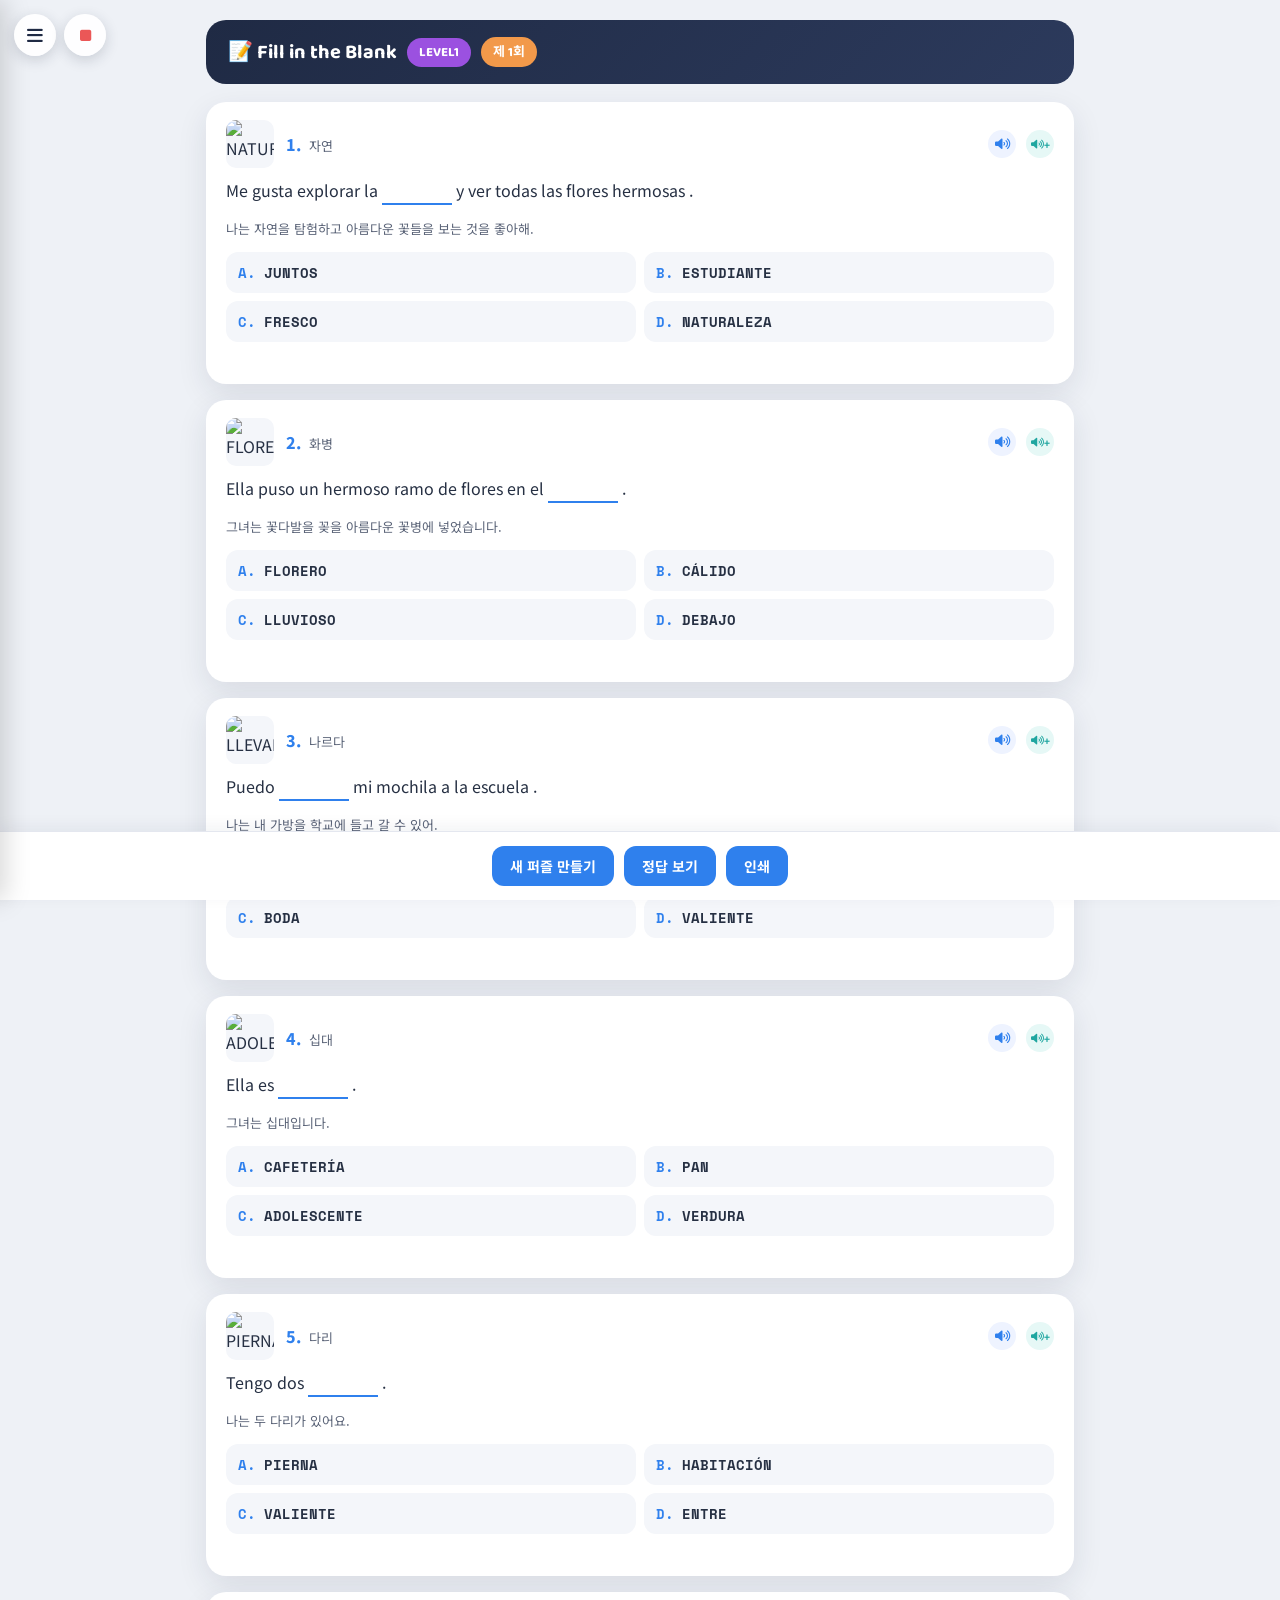
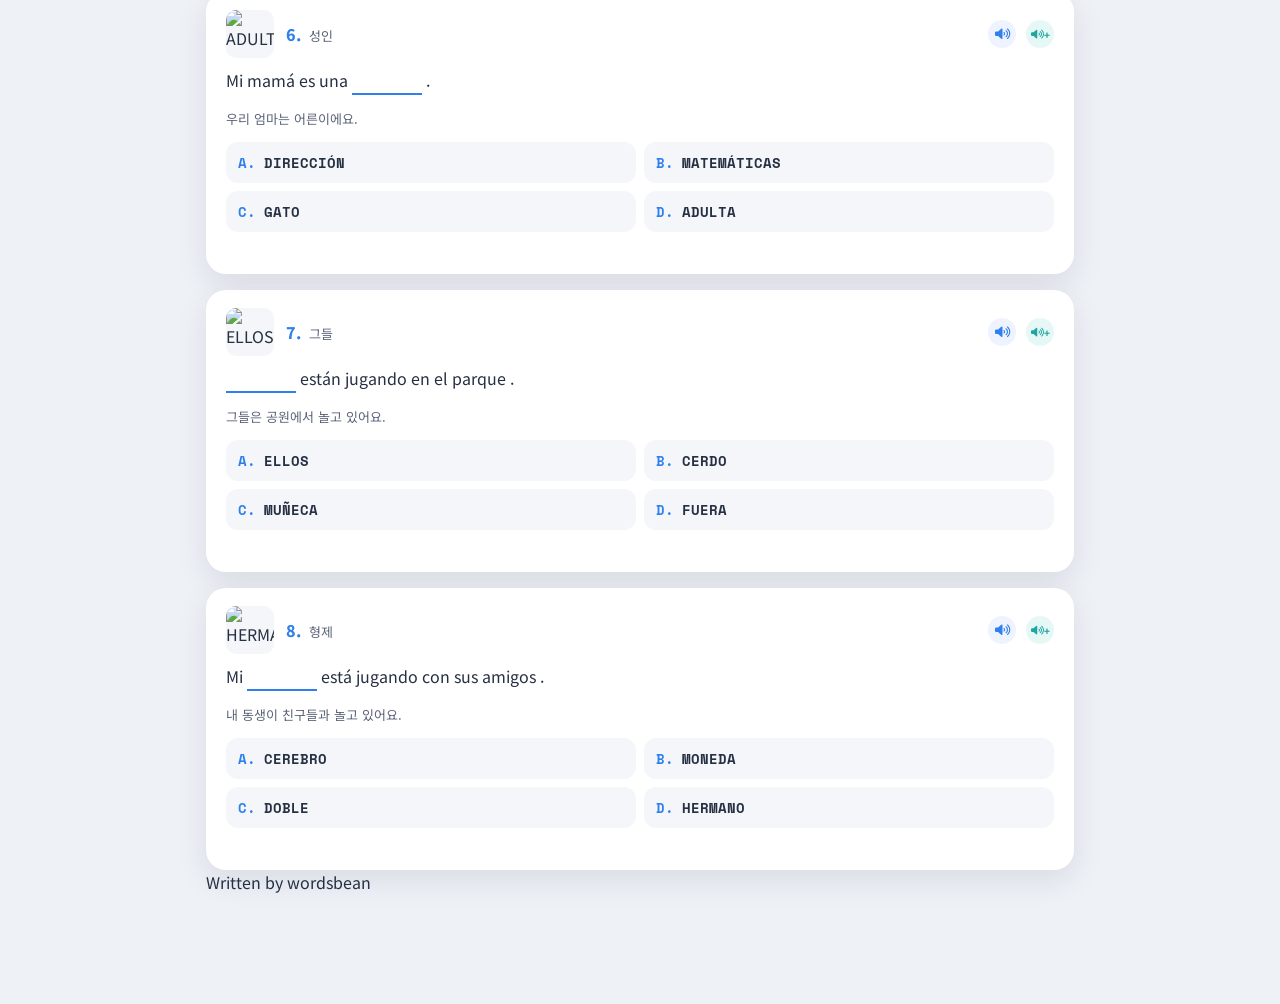
==== fillblank.html @ 0ef605d7 "Initial commit: Lingo Power flashcard app" ====
<!DOCTYPE html>
<html lang="ko">
<head>
    <meta charset="UTF-8">
    <meta name="viewport" content="width=device-width, initial-scale=1.0">
    <title>Fill in the Blank - 플래시카드로 학습하는 초등영어 800+</title>
    <link rel="stylesheet" href="style.css">
    <link rel="stylesheet" href="https://cdnjs.cloudflare.com/ajax/libs/font-awesome/6.0.0-beta3/css/all.min.css">
    <link rel="stylesheet" href="flashcard.css">
    <link rel="stylesheet" href="nav.css">
    <link rel="stylesheet" href="style_fb.css" media="screen">
    <link rel="stylesheet" href="print_fb.css" media="print">
</head>
<body>
    <header class="screen-only">
        <h1>📝 Fill in the Blank
            <span class="puzzle-level" id="levelBadge">-</span>
            <span class="puzzle-batch-number" id="batchBadge">-</span>
        </h1>
    </header>

    <h2 class="puzzle-title" id="printTitle">Fill in the Blank</h2>

    <div class="fb-grid" id="fbGrid"></div>

    <!-- 정답 보기 시 나타나는 단어 요약 표 -->
    <div id="answerGrid" class="answer-grid"></div>

    <footer class="print-only">
        <div class="footer-message">Written by wordsbean</div>
    </footer>

    <div id="imgLightbox" class="img-lightbox">
        <img id="lightboxImg" src="" alt="">
    </div>

    <div class="pagination-controls">
        <button id="newPuzzleBtn" class="nav-button" data-i18n="newPuzzle">새 퍼즐 만들기</button>
        <button id="toggleAnswerBtn" class="nav-button" data-i18n="showAnswer">정답 보기</button>
        <button id="printBtn" class="nav-button" data-i18n="print">인쇄</button>
    </div>

    <script src="ui-i18n.js"></script>
    <script src="data/cards_all.js"></script>
    <script src="lang-pref.js"></script>
    <script src="cards-loader.js"></script>
    <script src="progress.js"></script>
    <script src="audio-pref.js"></script>
    <script src="playback-engine.js"></script>
    <script>
        // =========================================================
        // 설정
        // =========================================================
        const ITEMS_PER_PAGE = 8;
        const CHOICE_LETTERS = ['A', 'B', 'C', 'D'];

        const fbGrid = document.getElementById('fbGrid');
        const levelBadge = document.getElementById('levelBadge');
        const batchBadge = document.getElementById('batchBadge');
        const printTitle = document.getElementById('printTitle');
        const toggleAnswerBtn = document.getElementById('toggleAnswerBtn');
        const answerGridEl = document.getElementById('answerGrid');
        const lightbox = document.getElementById('imgLightbox');
        const lightboxImg = document.getElementById('lightboxImg');

        let puzzleCount = 0;
        let currentItems = []; // { word, clue, image, level, engExample, korExample, blankedSentence, choices:[{text,isCorrect}] }

        // 오디오 재생(mp3 우선, 실패시 TTS 폴백)은 playback-engine.js를 사용합니다.


        // =========================================================
        // 1) 후보 풀: 예문 안에 단어가 실제로 들어있는 카드만 (빈칸 처리 가능)
        // =========================================================
        function buildFillBlankPool() {
            const seen = new Set();
            const pool = [];
            for (const c of getActiveCardsData()) { // 완료 표시한 단어는 출제 대상에서 제외
                const w = (c.word || '').trim().toUpperCase();
                const eng = (c.engExample || '').trim();
                if (!w || !eng) continue;
                // 언어와 무관하게 "한 덩어리 단어"만 허용 (공백/구두점 있는 여러 단어는 제외)
                if (/[\s\-'".,;:!?]/.test(w)) continue;
                if (!findWordToken(eng, w)) continue; // 예문 토큰 중에 단어가 없으면 빈칸 처리 불가
                if (seen.has(w)) continue;
                seen.add(w);
                pool.push({ word: w, clue: c.meaning, image: c.image, level: c.level, engExample: eng, korExample: c.korExample });
            }
            return pool;
        }

        function pickRandomWords(pool, count) {
            const shuffled = [...pool].sort(() => Math.random() - 0.5);
            return shuffled.slice(0, count);
        }

        function shuffleArray(arr) {
            const a = [...arr];
            for (let i = a.length - 1; i > 0; i--) {
                const j = Math.floor(Math.random() * (i + 1));
                [a[i], a[j]] = [a[j], a[i]];
            }
            return a;
        }

        // 문장을 공백 기준 토큰으로 쪼개서, 그 단어와 일치하는(또는 그 단어로 시작하는—
        // 구두점이 붙은 경우 대비) 토큰의 인덱스를 찾음. \b 정규식은 한자/가나에서
        // 제대로 동작하지 않아서(단어 경계 개념이 알파벳 전용) 이 방식으로 대체함.
        function findWordToken(sentence, word) {
            const tokens = sentence.split(/\s+/);
            const wordLower = word.toLowerCase();
            const idx = tokens.findIndex(tok => tok.toLowerCase().includes(wordLower));
            return idx === -1 ? null : { tokens, idx };
        }

        // 문장에서 단어가 들어있는 토큰을 빈칸으로 치환하고, 원문에 쓰인 실제 표기도 함께 반환
        function blankOutWord(sentence, word) {
            const found = findWordToken(sentence, word);
            if (!found) return { blanked: sentence, matchedText: word };
            const { tokens, idx } = found;
            const matchedText = tokens[idx];
            tokens[idx] = '<span class="fb-blank">&nbsp;</span>';
            return { blanked: tokens.join(' '), matchedText };
        }

        // 오답 3개 뽑기 (정답과 겹치지 않게)
        function pickDistractors(pool, correctWord, count) {
            const candidates = pool.filter(p => p.word !== correctWord);
            return shuffleArray(candidates).slice(0, count).map(p => p.word);
        }

        // =========================================================
        // 2) 렌더링
        // =========================================================
        function renderPuzzle() {
            const pool = buildFillBlankPool();
            const picks = pickRandomWords(pool, ITEMS_PER_PAGE);

            currentItems = picks.map(item => {
                const distractors = pickDistractors(pool, item.word, 3);
                const choiceWords = shuffleArray([item.word, ...distractors]);
                const choices = choiceWords.map(w => ({ text: w, isCorrect: w === item.word }));
                const { blanked, matchedText } = blankOutWord(item.engExample, item.word);
                return { ...item, blankedSentence: blanked, matchedText, choices };
            });

            puzzleCount++;
            levelBadge.textContent = (currentItems[0] && currentItems[0].level) || '-';
            batchBadge.textContent = `제 ${puzzleCount}회`;
            printTitle.textContent = `📝 Fill in the Blank 제 ${puzzleCount}회`;

            fbGrid.innerHTML = currentItems.map((item, idx) => {
                const thumb = item.image ? `<img class="fb-thumb" src="${item.image}" alt="${item.word}" data-word="${item.word}">` : '<div class="fb-thumb"></div>';

                const choicesHtml = item.choices.map((c, ci) => `
                    <button type="button" class="fb-choice-btn" data-item="${idx}" data-word="${c.text}" data-correct="${c.isCorrect}">
                        <span class="fb-choice-letter">${CHOICE_LETTERS[ci]}.</span>
                        <span>${c.text}</span>
                    </button>
                `).join('');

                return `
                    <div class="fb-card" data-item="${idx}">
                        <div class="fb-card-top">
                            ${thumb}
                            <div>
                                <span class="fb-item-number">${idx + 1}.</span>
                                <span class="fb-meaning">${item.clue}</span>
                            </div>
                            <div class="fb-controls">
                                <button type="button" class="speak-btn" data-word="${item.word}" data-seq="ee" title="단어 듣기"><i class="fa-solid fa-volume-high"></i></button>
                                <button type="button" class="speak-btn plus" data-word="${item.word}" data-seq="ee,kk" title="영+한 듣기"><i class="fa-solid fa-volume-high"></i>+</button>
                            </div>
                        </div>
                        <p class="fb-sentence">${item.blankedSentence}</p>
                        <p class="fb-kor-sentence">${item.korExample || ''}</p>
                        <div class="fb-choices">${choicesHtml}</div>
                        <div class="fb-item-status" id="fbStatus${idx}"></div>
                    </div>
                `;
            }).join('');

            renderAnswerGrid(currentItems);
            bindInteractions();
        }

        // =========================================================
        // 3) 상호작용: 선택지 클릭 → 정답이면 확정, 오답이면 흔들고 비활성화
        // =========================================================
        function bindInteractions() {
            fbGrid.querySelectorAll('.fb-choice-btn').forEach(btn => {
                btn.addEventListener('click', () => {
                    const itemIdx = Number(btn.dataset.item);
                    const isCorrect = btn.dataset.correct === 'true';
                    const item = currentItems[itemIdx];

                    if (isCorrect) {
                        btn.classList.add('is-correct');
                        fbGrid.querySelectorAll(`.fb-choice-btn[data-item="${itemIdx}"]`).forEach(b => b.disabled = true);
                        document.getElementById(`fbStatus${itemIdx}`).textContent = '✓ 정답!';
                        const card = fbGrid.querySelector(`.fb-card[data-item="${itemIdx}"]`);
                        const blank = card && card.querySelector('.fb-blank');
                        if (blank) blank.textContent = item.matchedText;
                        playSequence(item.word, getAudioPrefSuffixes());
                    } else {
                        btn.classList.remove('is-wrong');
                        void btn.offsetWidth;
                        btn.classList.add('is-wrong');
                        setTimeout(() => {
                            btn.classList.remove('is-wrong');
                            btn.disabled = true; // 틀린 보기는 재클릭 방지, 나머지로 재시도
                        }, 300);
                    }
                });
            });

            fbGrid.querySelectorAll('.fb-controls .speak-btn').forEach(btn => {
                btn.addEventListener('click', () => {
                    const seq = btn.dataset.seq.split(',');
                    playSequence(btn.dataset.word, seq, btn);
                });
            });

            fbGrid.querySelectorAll('.fb-thumb[data-word]').forEach(img => {
                img.addEventListener('click', () => {
                    lightboxImg.src = img.src;
                    lightboxImg.alt = img.alt;
                    lightbox.classList.add('is-open');
                    playSequence(img.dataset.word, ['ee']);
                });
            });
        }

        // =========================================================
        // 4) 정답 요약 표
        // =========================================================
        function renderAnswerGrid(items) {
            const rows = items.map(w => {
                const thumbImg = w.image ? `<img src="${w.image}" alt="${w.word}">` : '';
                return `
                    <tr>
                        <td class="cell-thumb">${thumbImg}</td>
                        <td class="cell-word">${w.word}</td>
                        <td>${w.clue}</td>
                        <td>${w.engExample || ''}</td>
                        <td>${w.korExample || ''}</td>
                    </tr>
                `;
            }).join('');

            answerGridEl.innerHTML = `
                <div class="answer-grid-header">
                    <h3>${t('answerSummary')}</h3>
                    <span class="clue-header-controls">
                        <button type="button" class="speak-btn" id="answerSpeakBtn" title="전체듣기 (설정에 따름)"><i class="fa-solid fa-volume-high"></i></button>
                    </span>
                </div>
                <table>
                    <thead>
                        <tr>
                            <th class="cell-thumb"></th>
                            <th>${t('colWord')}</th>
                            <th>${t('colMeaning')}</th>
                            <th>${t('colSentence')}</th>
                            <th>${t('colMeaningSentence')}</th>
                        </tr>
                    </thead>
                    <tbody>${rows}</tbody>
                </table>
            `;

            const answerSpeakBtn = document.getElementById('answerSpeakBtn');
            answerSpeakBtn.onclick = () => playAllWords(items, getAudioPrefSuffixes(), answerSpeakBtn);
        }

        // =========================================================
        // 5) 이벤트
        // =========================================================
        document.addEventListener('DOMContentLoaded', () => {
            const newPuzzleBtn = document.getElementById('newPuzzleBtn');

            function renderPuzzleWithLoading() {
                newPuzzleBtn.disabled = true;
                newPuzzleBtn.textContent = t('generating');
                setTimeout(() => {
                    renderPuzzle();
                    newPuzzleBtn.disabled = false;
                    newPuzzleBtn.textContent = t('newPuzzle');
                }, 30);
            }

            renderPuzzleWithLoading();
            newPuzzleBtn.addEventListener('click', renderPuzzleWithLoading);

            toggleAnswerBtn.addEventListener('click', () => {
                document.body.classList.toggle('mode-answer');
                const isAnswer = document.body.classList.contains('mode-answer');
                toggleAnswerBtn.textContent = isAnswer ? t('showProblem') : t('showAnswer');
                if (isAnswer) {
                    fbGrid.querySelectorAll('.fb-choice-btn').forEach(btn => {
                        if (btn.dataset.correct === 'true') btn.classList.add('is-answer');
                    });
                    currentItems.forEach((item, idx) => {
                        const card = fbGrid.querySelector(`.fb-card[data-item="${idx}"]`);
                        const blank = card && card.querySelector('.fb-blank');
                        if (blank) blank.textContent = item.matchedText; // 원문 그대로의 대소문자로 채움
                    });
                } else {
                    fbGrid.querySelectorAll('.fb-blank').forEach(blank => {
                        blank.innerHTML = '&nbsp;';
                    });
                }
            });

            document.getElementById('printBtn').addEventListener('click', () => {
                const num = String(puzzleCount).padStart(3, '0');
                const isAnswer = document.body.classList.contains('mode-answer');
                const suffix = isAnswer ? '정답' : '문제';
                const originalTitle = document.title;
                document.title = `fb${num}_${suffix}`;
                window.print();
                document.title = originalTitle;
            });

            lightbox.addEventListener('click', () => {
                lightbox.classList.remove('is-open');
            });
        });
    </script>
    <script src="nav.js"></script>
</body>
</html>
---- style.css ----
/* ============================================================
   플래시카드로 학습하는 초등영어 800+
   style.css — 전역 베이스 스타일
   ============================================================ */

@import url('https://fonts.googleapis.com/css2?family=Baloo+2:wght@500;700;800&family=Noto+Sans+KR:wght@400;500;700;900&family=Space+Mono:wght@400;700&display=swap');

:root {
    /* --- Color tokens --- */
    --color-bg: #EEF1F6;           /* 페이지 배경 (연한 그레이 블루) */
    --color-card: #FFFFFF;         /* 카드 배경 */
    --color-ink: #263043;          /* 본문 텍스트 */
    --color-ink-soft: #5B6478;     /* 보조 텍스트 */
    --color-header: #1F2A44;       /* 상단 네비게이션 바 */
    --color-header-2: #2C3A5C;     /* 상단 네비게이션 그라디언트 끝 */

    --color-blue: #2F80ED;         /* 순번 배지 / 버튼 */
    --color-blue-dark: #2262c4;
    --color-orange: #F2994A;       /* 테마 배지 */
    --color-purple: #9B51E0;       /* 레벨 배지 */
    --color-word: #2F3FA6;         /* 영단어 텍스트 */
    --color-example-en: #3B5BDB;   /* 영어 예문 */
    --color-teal: #1FA6A0;         /* 발음기호 / 포인트 */

    --radius-lg: 20px;
    --radius-md: 12px;
    --radius-pill: 999px;

    --shadow-card: 0 10px 30px rgba(31, 42, 68, 0.10);
    --shadow-soft: 0 2px 8px rgba(31, 42, 68, 0.08);

    --font-display: 'Baloo 2', 'Noto Sans KR', sans-serif;
    --font-body: 'Noto Sans KR', sans-serif;
    --font-mono: 'Space Mono', monospace;
}

* {
    box-sizing: border-box;
}

html, body {
    margin: 0;
    padding: 0;
}

body {
    background: var(--color-bg);
    color: var(--color-ink);
    font-family: var(--font-body);
    -webkit-font-smoothing: antialiased;
    min-height: 100vh;
    padding-bottom: 96px; /* 하단 고정 컨트롤바 공간 확보 */
}

button {
    font-family: var(--font-body);
    cursor: pointer;
    border: none;
}

button:disabled {
    cursor: not-allowed;
    opacity: 0.45;
}

button:focus-visible,
a:focus-visible {
    outline: 3px solid var(--color-teal);
    outline-offset: 2px;
}

@media (prefers-reduced-motion: reduce) {
    * {
        animation-duration: 0.01ms !important;
        transition-duration: 0.01ms !important;
    }
}
---- flashcard.css ----
/* ============================================================
   플래시카드로 학습하는 초등영어 800+
   flashcard.css — 플래시카드 컴포넌트 스타일
   ============================================================ */

/* ---------- 상단 네비게이션 (순번 / 테마 / 레벨) ---------- */
.top-navigation {
    display: flex;
    align-items: center;
    justify-content: space-between;
    gap: 12px;
    padding: 14px 24px;
    background: linear-gradient(135deg, var(--color-header), var(--color-header-2));
}

.text-button-3d {
    font-family: var(--font-body);
    font-weight: 700;
    font-size: 15px;
    color: #fff;
    padding: 8px 18px;
    border-radius: var(--radius-pill);
    box-shadow: var(--shadow-soft);
    white-space: nowrap;
}

.day-info {
    background: var(--color-blue);
    min-width: 44px;
    text-align: center;
}

.theme-info {
    background: var(--color-orange);
    flex: 0 1 auto;
}

.level-info {
    background: var(--color-purple);
    letter-spacing: 0.03em;
}

/* ---------- 메인 레이아웃 ---------- */
.main-layout-quiz {
    max-width: 900px;
    margin: 28px auto 0;
    padding: 0 20px;
}

.flashcard-section h2 {
    font-family: var(--font-display);
    font-size: 20px;
    font-weight: 700;
    color: var(--color-ink);
    text-align: center;
    margin: 0 0 18px;
}

.flashcard-grid-container {
    display: flex;
    justify-content: center;
}

/* ---------- 플래시카드 아이템 ---------- */
.flashcard-item {
    width: 100%;
    background: var(--color-card);
    border-radius: var(--radius-lg);
    box-shadow: var(--shadow-card);
    overflow: hidden;
}

.flashcard-top-area {
    display: flex;
    align-items: center;
    gap: 32px;
    padding: 32px;
}

.flashcard-image-wrapper {
    flex: 0 0 auto;
    width: 42%;
    max-width: 320px;
    border-radius: var(--radius-md);
    overflow: hidden;
    background: #F4F6FA;
}

.flashcard-image {
    display: block;
    width: 100%;
    height: auto;
    aspect-ratio: 1 / 1;
    object-fit: cover;
}

.flashcard-word-meaning-content {
    flex: 1 1 auto;
    text-align: center;
}

.flashcard-word {
    font-family: var(--font-display);
    font-size: 44px;
    font-weight: 800;
    color: var(--color-word);
    margin: 0 0 6px;
    cursor: pointer;
}

.speak-btn {
    display: inline-flex;
    align-items: center;
    justify-content: center;
    width: 30px;
    height: 30px;
    margin-left: 6px;
    border-radius: 50%;
    background: #EEF3FF;
    color: var(--color-blue);
    font-size: 14px;
    vertical-align: middle;
    transition: background 0.15s ease, transform 0.1s ease;
}

.speak-btn i {
    pointer-events: none;
}

.speak-btn:hover {
    background: #DCE7FF;
}

.speak-btn:active {
    transform: scale(0.92);
}

.speak-btn.plus {
    background: #E6F8F6;
    color: var(--color-teal);
    font-size: 11px;
    font-weight: 800;
}

.speak-btn.plus:hover {
    background: #CFF1EE;
}

.complete-btn {
    display: inline-flex;
    align-items: center;
    justify-content: center;
    width: 26px;
    height: 26px;
    border-radius: 50%;
    background: #F4F6FA;
    color: var(--color-ink-soft);
    font-size: 12px;
    vertical-align: middle;
    margin-left: 4px;
}

.complete-btn:hover {
    background: #FDEBEA;
    color: #C0392B;
}

.speak-btn.is-playing {
    animation: speakPulse 0.6s ease-in-out infinite;
}

@keyframes speakPulse {
    0%, 100% { transform: scale(1); }
    50% { transform: scale(1.12); }
}

.flashcard-ipa {
    font-family: var(--font-mono);
    font-size: 15px;
    color: var(--color-teal);
    margin: 0 0 12px;
}

.flashcard-pronun {
    font-family: var(--font-mono);
    font-size: 15px;
    color: var(--color-teal);
    margin: 0 0 12px;
}

.flashcard-sent-pronun {
    font-family: var(--font-mono);
    font-size: 13px;
    color: var(--color-ink-soft);
    margin: 2px 0 8px;
}

.flashcard-meaning {
    font-family: var(--font-body);
    font-size: 24px;
    font-weight: 700;
    color: var(--color-ink);
    margin: 0;
    cursor: pointer;
}

.flashcard-meaning strong {
    display: none; /* "의미:" 라벨은 시각적으로는 생략, 스크린리더용으로만 유지하려면 sr-only 처리 가능 */
}

/* ---------- 하단 예문 영역 ---------- */
.flashcard-bottom-area {
    padding: 24px 32px 28px;
    border-top: 1px solid #EDEFF4;
    text-align: center;
}

.flashcard-eng-example {
    font-size: 19px;
    font-weight: 500;
    color: var(--color-example-en);
    margin: 0 0 8px;
    cursor: pointer;
}

.flashcard-eng-example strong,
.flashcard-kor-example strong {
    display: none;
}

.flashcard-kor-example {
    font-size: 16px;
    color: var(--color-ink-soft);
    margin: 0 0 10px;
    cursor: pointer;
}

.flashcard-day-info {
    font-size: 12px;
    color: #A6ADBB;
    margin: 0;
}

/* speakable 요소 클릭 가능 표시 */
.speakable:hover {
    opacity: 0.82;
}

/* ---------- 하단 고정 컨트롤 바 ---------- */
.pagination-controls {
    position: fixed;
    left: 0;
    right: 0;
    bottom: 0;
    display: flex;
    flex-wrap: wrap;
    align-items: center;
    justify-content: center;
    gap: 10px;
    padding: 14px 16px;
    background: #FFFFFF;
    border-top: 1px solid #E4E7EF;
    box-shadow: 0 -4px 16px rgba(31, 42, 68, 0.06);
    z-index: 10;
}

.nav-button {
    font-size: 14px;
    font-weight: 700;
    color: #fff;
    background: var(--color-blue);
    padding: 10px 18px;
    border-radius: var(--radius-md);
    transition: background 0.15s ease, transform 0.1s ease;
}

.nav-button:hover:not(:disabled) {
    background: var(--color-blue-dark);
}

.nav-button:active:not(:disabled) {
    transform: scale(0.97);
}

#toggleIpaBtn {
    background: var(--color-teal);
}

#toggleIpaBtn:hover {
    background: #178782;
}

.icon-toggle {
    background: #B9C2D4;
}

.icon-toggle:hover {
    background: #9FA9BF;
}

.icon-toggle.is-active {
    background: var(--color-purple);
}

.icon-toggle.is-active:hover {
    background: #843fd1;
}

#stopAutoCaptureBtn {
    background: #EB5757;
}

#stopAutoCaptureBtn:hover {
    background: #cf4343;
}

.page-info {
    font-size: 14px;
    font-weight: 700;
    color: var(--color-ink);
    padding: 0 6px;
    min-width: 120px;
    text-align: center;
}

/* ---------- 반응형 (모바일) ---------- */
@media (max-width: 640px) {
    .top-navigation {
        padding: 12px 14px;
    }

    .text-button-3d {
        font-size: 13px;
        padding: 6px 12px;
    }

    .flashcard-top-area {
        flex-direction: column;
        padding: 24px 20px;
        gap: 18px;
    }

    .flashcard-image-wrapper {
        width: 70%;
        max-width: 240px;
    }

    .flashcard-word {
        font-size: 32px;
    }

    .flashcard-meaning {
        font-size: 19px;
    }

    .flashcard-eng-example {
        font-size: 16px;
    }

    .pagination-controls {
        gap: 8px;
    }

    .nav-button {
        font-size: 12px;
        padding: 8px 12px;
    }

    .page-info {
        min-width: 90px;
        font-size: 12px;
    }
}
---- nav.css ----
/* ============================================================
   플래시카드로 학습하는 초등영어 800+ — 공용 내비게이션
   nav.css
   ============================================================ */

.hb-btn {
    position: fixed;
    top: 14px;
    left: 14px;
    z-index: 200;
    width: 42px;
    height: 42px;
    border-radius: 50%;
    background: rgba(255, 255, 255, 0.92);
    box-shadow: 0 4px 14px rgba(31, 42, 68, 0.18);
    display: flex;
    align-items: center;
    justify-content: center;
    font-size: 18px;
    color: var(--color-header, #1F2A44);
    cursor: pointer;
    border: none;
}

.hb-btn:hover {
    background: #fff;
}

.hb-stop-btn {
    position: fixed;
    top: 14px;
    left: 64px;
    z-index: 200;
    width: 42px;
    height: 42px;
    border-radius: 50%;
    background: rgba(255, 255, 255, 0.92);
    box-shadow: 0 4px 14px rgba(31, 42, 68, 0.18);
    display: flex;
    align-items: center;
    justify-content: center;
    font-size: 15px;
    color: #EB5757;
    cursor: pointer;
    border: none;
}

.hb-stop-btn:hover {
    background: #fff;
    color: #C0392B;
}

.hb-stop-btn:active {
    transform: scale(0.94);
}

.hb-overlay {
    display: none;
    position: fixed;
    inset: 0;
    background: rgba(15, 20, 33, 0.5);
    z-index: 190;
}

.hb-overlay.is-open {
    display: block;
}

.hb-drawer {
    position: fixed;
    top: 0;
    left: 0;
    bottom: 0;
    width: min(280px, 82vw);
    background: #fff;
    z-index: 195;
    box-shadow: 6px 0 24px rgba(0, 0, 0, 0.15);
    transform: translateX(-100%);
    transition: transform 0.22s ease;
    overflow-y: auto;
    padding: 20px 0 30px;
}

.hb-drawer.is-open {
    transform: translateX(0);
}

.hb-drawer-header {
    padding: 6px 20px 16px;
    border-bottom: 1px solid #EEF1F6;
    margin-bottom: 10px;
}

.hb-drawer-title {
    font-family: var(--font-display, sans-serif);
    font-weight: 800;
    font-size: 15px;
    color: var(--color-ink, #263043);
    line-height: 1.35;
}

.hb-drawer-sub {
    font-size: 12px;
    color: var(--color-ink-soft, #5B6478);
    margin-top: 2px;
}

.hb-section-label {
    font-size: 11px;
    font-weight: 700;
    color: #A6ADBB;
    text-transform: uppercase;
    letter-spacing: 0.04em;
    padding: 14px 20px 6px;
}

.hb-link {
    display: flex;
    align-items: center;
    gap: 10px;
    padding: 11px 20px;
    font-size: 14px;
    font-weight: 600;
    color: var(--color-ink, #263043);
    text-decoration: none;
    cursor: pointer;
}

.hb-link:hover {
    background: #F4F6FA;
}

.hb-link.is-active {
    background: #EEF3FF;
    color: var(--color-blue, #2F80ED);
    border-right: 3px solid var(--color-blue, #2F80ED);
}

.hb-link .hb-icon {
    width: 20px;
    text-align: center;
    flex: 0 0 auto;
}

.hb-link.is-soon {
    color: #B7BECC;
    cursor: default;
}

.hb-link.is-soon:hover {
    background: transparent;
}

.hb-badge-soon {
    margin-left: auto;
    font-size: 10px;
    font-weight: 700;
    color: #B7BECC;
    background: #F4F6FA;
    padding: 2px 7px;
    border-radius: 999px;
}

.hb-lang-pref {
    padding: 4px 20px 8px;
    display: flex;
    flex-direction: column;
    gap: 8px;
}

.hb-lang-pref-row {
    display: flex;
    align-items: center;
    justify-content: space-between;
    gap: 10px;
    font-size: 13px;
    color: var(--color-ink, #263043);
}

.hb-lang-pref-row select {
    flex: 1 1 auto;
    max-width: 160px;
    padding: 6px 8px;
    border-radius: 8px;
    border: 1px solid #E4E7EF;
    background: #fff;
    font-size: 13px;
    color: var(--color-ink, #263043);
}

.hb-lang-apply-btn {
    margin-top: 4px;
    width: 100%;
    padding: 8px;
    border-radius: 8px;
    background: var(--color-blue, #2F80ED);
    color: #fff;
    font-weight: 700;
    font-size: 13px;
}

.hb-lang-apply-btn:hover {
    opacity: 0.9;
}

.hb-audio-pref {
    padding: 4px 20px 4px;
    display: flex;
    flex-direction: column;
    gap: 4px;
}

.hb-audio-pref-item {
    display: flex;
    align-items: center;
    gap: 8px;
    font-size: 13px;
    color: var(--color-ink, #263043);
    padding: 6px 4px;
    cursor: pointer;
    border-radius: 6px;
}

.hb-audio-pref-item:hover {
    background: #F4F6FA;
}

.hb-audio-pref-item input {
    accent-color: var(--color-blue, #2F80ED);
}

@media print {
    .hb-btn,
    .hb-stop-btn,
    .hb-overlay,
    .hb-drawer {
        display: none !important;
    }
}
---- style_fb.css ----
/* ============================================================
   플래시카드로 학습하는 초등영어 800+ — Fill in the Blank
   style_fb.css (screen)
   ============================================================ */

body {
    max-width: 900px;
    margin: 0 auto;
    padding: 20px 16px 110px;
}

header.screen-only {
    background: linear-gradient(135deg, var(--color-header), var(--color-header-2));
    border-radius: var(--radius-lg);
    padding: 16px 22px;
    margin-bottom: 18px;
}

header.screen-only h1 {
    margin: 0;
    font-family: var(--font-display);
    font-size: 20px;
    color: #fff;
    display: flex;
    align-items: center;
    gap: 10px;
    flex-wrap: wrap;
}

.puzzle-level {
    background: var(--color-purple);
    padding: 4px 12px;
    border-radius: var(--radius-pill);
    font-size: 13px;
}

.puzzle-batch-number {
    background: var(--color-orange);
    padding: 4px 12px;
    border-radius: var(--radius-pill);
    font-size: 13px;
}

.puzzle-title {
    display: none;
}

.fb-grid {
    display: grid;
    grid-template-columns: 1fr;
    gap: 16px;
}

.fb-card {
    background: var(--color-card);
    border-radius: var(--radius-lg);
    box-shadow: var(--shadow-card);
    padding: 18px 20px;
}

.fb-card-top {
    display: flex;
    gap: 12px;
    align-items: center;
    margin-bottom: 10px;
}

.fb-thumb {
    width: 48px;
    height: 48px;
    border-radius: 10px;
    object-fit: cover;
    background: #F4F6FA;
    flex: 0 0 auto;
    cursor: zoom-in;
}

.fb-item-number {
    font-weight: 800;
    color: var(--color-blue);
    margin-right: 4px;
}

.fb-meaning {
    font-size: 13px;
    color: var(--color-ink-soft);
}

.fb-controls {
    margin-left: auto;
    display: flex;
    gap: 4px;
}

.fb-controls .speak-btn {
    width: 28px;
    height: 28px;
    font-size: 12px;
}

.fb-controls .speak-btn.plus {
    font-size: 10px;
}

.fb-sentence {
    font-size: 16px;
    color: var(--color-ink);
    margin: 10px 0 14px;
    line-height: 1.5;
}

.fb-sentence .fb-blank {
    display: inline-block;
    min-width: 70px;
    border-bottom: 2px solid var(--color-blue);
    text-align: center;
    color: var(--color-blue);
    font-weight: 800;
    font-family: var(--font-mono);
}

.fb-kor-sentence {
    font-size: 13px;
    color: var(--color-ink-soft);
    margin-bottom: 14px;
}

/* ---------- 4지선다 ---------- */
.fb-choices {
    display: grid;
    grid-template-columns: repeat(2, 1fr);
    gap: 8px;
}

@media (max-width: 480px) {
    .fb-choices {
        grid-template-columns: 1fr;
    }
}

.fb-choice-btn {
    background: #F4F6FA;
    color: var(--color-ink);
    font-weight: 700;
    font-family: var(--font-mono);
    font-size: 14px;
    padding: 10px 12px;
    border-radius: var(--radius-md);
    text-align: left;
    display: flex;
    align-items: center;
    gap: 8px;
}

.fb-choice-btn:hover:not(:disabled) {
    background: #EEF3FF;
}

.fb-choice-letter {
    font-weight: 800;
    color: var(--color-blue);
    flex: 0 0 auto;
}

.fb-choice-btn.is-correct {
    background: #E9F9F0;
    color: #1E8E4F;
}

.fb-choice-btn.is-correct .fb-choice-letter {
    color: #1E8E4F;
}

.fb-choice-btn.is-wrong {
    background: #FDEBEA;
    color: #C0392B;
    animation: fbShake 0.3s ease;
}

@keyframes fbShake {
    0%, 100% { transform: translateX(0); }
    25% { transform: translateX(-4px); }
    75% { transform: translateX(4px); }
}

.fb-choice-btn:disabled {
    opacity: 0.55;
    cursor: not-allowed;
}

.fb-item-status {
    text-align: center;
    font-size: 12px;
    color: #27AE60;
    font-weight: 700;
    margin-top: 8px;
    height: 16px;
}

/* 정답 모드: 정답 버튼 강조, 나머지 비활성 표기 */
body.mode-answer .fb-choice-btn {
    pointer-events: none;
}

body.mode-answer .fb-choice-btn.is-answer {
    background: #E9F9F0;
    color: #1E8E4F;
}

body.mode-answer .fb-blank {
    color: #EB5757;
}

/* ---------- 정답 요약 표 ---------- */
.answer-grid {
    display: none;
    margin-top: 20px;
    background: var(--color-card);
    border-radius: var(--radius-lg);
    box-shadow: var(--shadow-card);
    overflow: hidden;
}

body.mode-answer .answer-grid {
    display: block;
}

.answer-grid-header {
    display: flex;
    align-items: center;
    justify-content: space-between;
    padding: 14px 18px 0;
}

.answer-grid-header h3 {
    font-family: var(--font-display);
    font-size: 15px;
    color: var(--color-ink);
    margin: 0;
}

.answer-grid table {
    width: 100%;
    border-collapse: collapse;
}

.answer-grid th {
    background: var(--color-header);
    color: #fff;
    font-size: 13px;
    padding: 10px 12px;
    text-align: left;
}

.answer-grid td {
    padding: 10px 12px;
    font-size: 14px;
    border-bottom: 1px solid #EEF1F6;
    vertical-align: middle;
}

.answer-grid tr:last-child td {
    border-bottom: none;
}

.answer-grid .cell-word {
    font-family: var(--font-display);
    font-weight: 700;
    color: var(--color-word);
}

.answer-grid .cell-thumb img {
    width: 40px;
    height: 40px;
    border-radius: 6px;
    object-fit: cover;
    display: block;
}

/* ---------- 라이트박스 ---------- */
.img-lightbox {
    display: none;
    position: fixed;
    inset: 0;
    background: rgba(15, 20, 33, 0.82);
    align-items: center;
    justify-content: center;
    z-index: 100;
    cursor: zoom-out;
}

.img-lightbox.is-open {
    display: flex;
}

.img-lightbox img {
    max-width: min(90vw, 480px);
    max-height: 80vh;
    border-radius: var(--radius-md);
    box-shadow: 0 20px 50px rgba(0, 0, 0, 0.4);
}
---- print_fb.css ----
/* print_fb.css
   플래시카드로 학습하는 초등영어 800+ — Fill in the Blank 인쇄 */

@page {
    size: A4;
    margin: 0.4cm 0.5cm;

    @top-left { content: ""; }
    @top-center { content: ""; }
    @top-right {
        content: "플래시카드로 학습하는 초등영어 800+";
        font-size: 0.8em;
        color: #555;
        vertical-align: bottom;
        padding-top: 5px;
    }
    @bottom-left {
        content: "Written by wordsbean";
        font-size: 0.7em;
        color: #666;
    }
    @bottom-center {
        content: "페이지 " counter(page) " / " counter(pages);
        font-size: 0.9em;
        color: #333;
    }
    @bottom-right { content: ""; }
}

body {
    font-size: 10pt;
    color: black;
    background-color: white;
    -webkit-print-color-adjust: exact;
    print-color-adjust: exact;
    margin: 0;
    padding: 0;
}

.puzzle-title {
    margin-top: 0 !important;
    margin-bottom: 0.3cm !important;
    font-size: 1.4em !important;
}

.fb-card {
    border: 1px solid #ddd !important;
    box-shadow: none !important;
    padding: 0.3cm !important;
    page-break-inside: avoid !important;
}

.fb-card-top {
    display: flex !important;
    align-items: center !important;
    gap: 0.3cm !important;
}

.fb-thumb {
    width: 1.2cm !important;
    height: 1.2cm !important;
}

.fb-controls {
    display: none !important;
}

.fb-sentence .fb-blank {
    border-bottom: 1.5px solid #999 !important;
    color: transparent !important;
    min-width: 2cm !important;
}

body.mode-answer .fb-blank {
    color: #EB5757 !important;
    border-bottom-color: #EB5757 !important;
    font-weight: bold !important;
}

.fb-choices {
    display: grid !important;
    grid-template-columns: repeat(2, 1fr) !important;
    gap: 0.15cm !important;
}

.fb-choice-btn {
    border: 1px solid #ccc !important;
    background: transparent !important;
    color: #000 !important;
    font-size: 0.85em !important;
    padding: 0.1cm 0.2cm !important;
}

body.mode-answer .fb-choice-btn.is-answer {
    border-color: #EB5757 !important;
    color: #EB5757 !important;
    font-weight: bold !important;
}

.fb-item-status {
    display: none !important;
}

.answer-grid-header {
    display: none !important;
}

.answer-grid {
    display: none !important;
}

body.mode-answer .answer-grid {
    display: block !important;
    page-break-inside: avoid;
    margin-top: 0.5cm !important;
}

body.mode-answer .answer-grid table {
    width: 100% !important;
    border-collapse: collapse !important;
}

body.mode-answer .answer-grid th {
    background: #eee !important;
    color: #000 !important;
    font-size: 0.75em !important;
    padding: 4pt 6pt !important;
    text-align: left !important;
    border: 0.5px solid #ccc !important;
}

body.mode-answer .answer-grid td {
    font-size: 0.8em !important;
    padding: 4pt 6pt !important;
    border: 0.5px solid #ddd !important;
}

body.mode-answer .answer-grid .cell-thumb {
    display: none !important;
}

.screen-only {
    display: none !important;
}

.pagination-controls {
    display: none !important;
}

.img-lightbox {
    display: none !important;
}

*, *::before, *::after {
    box-shadow: none !important;
}

footer {
    display: none !important;
}
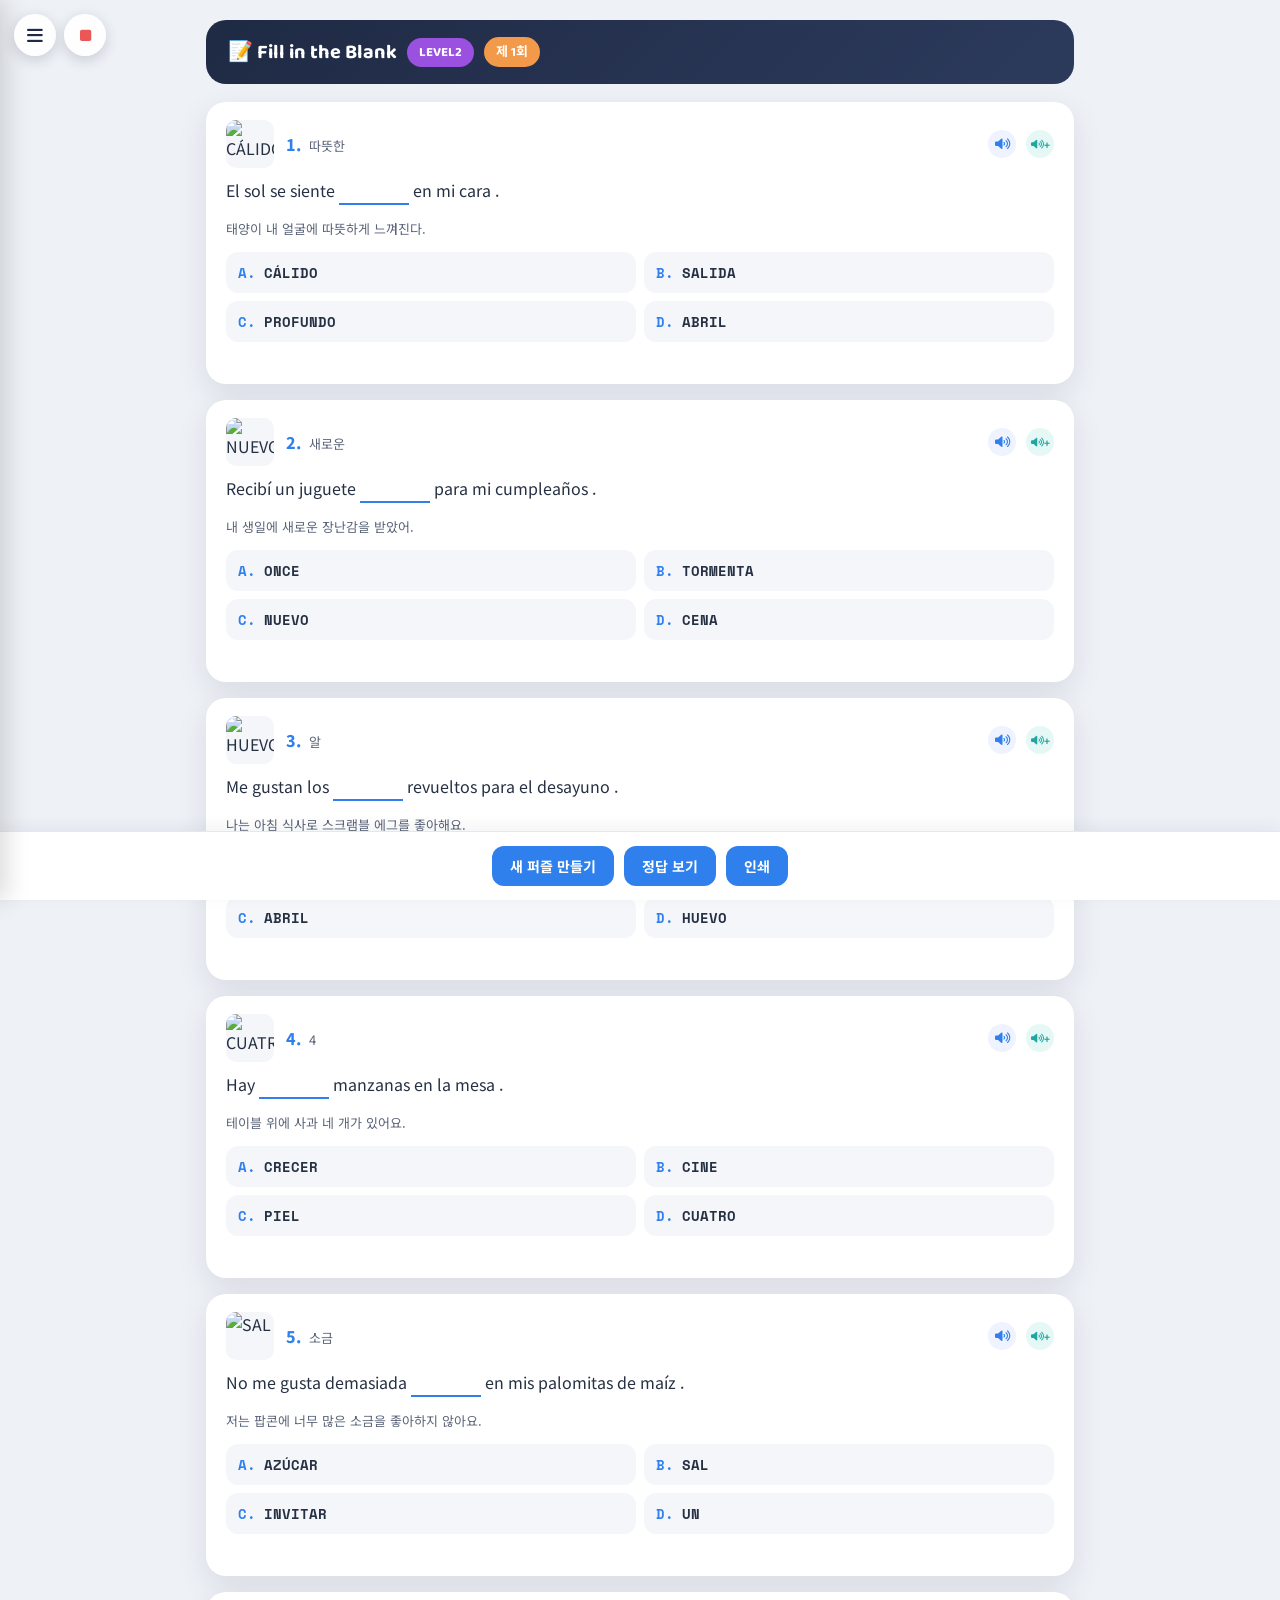
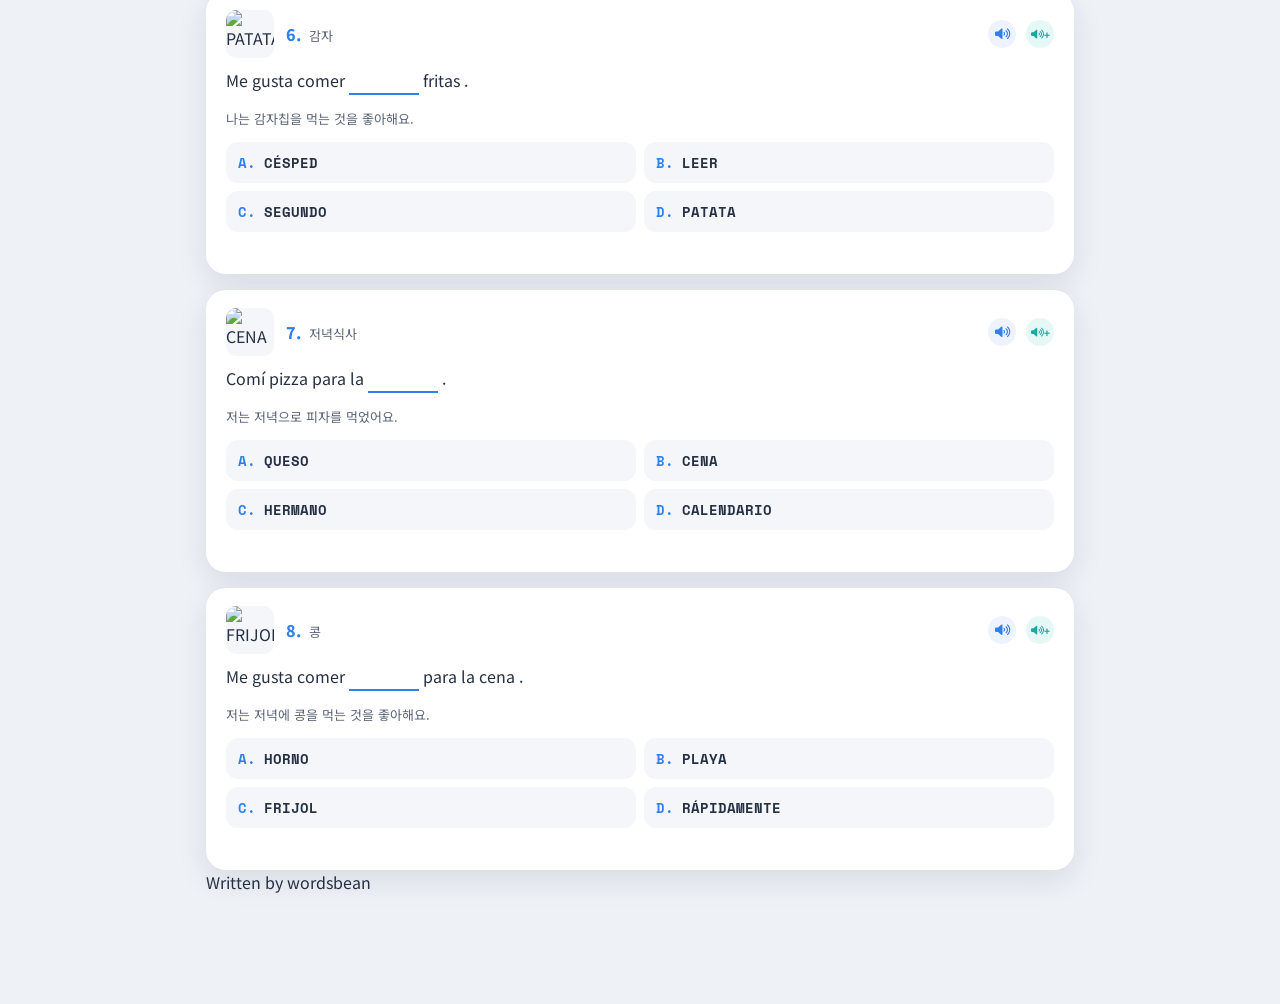
==== commit 4672d9ba: "Rebrand app title to Lingo Power" ====
--- a/fillblank.html
+++ b/fillblank.html
@@ -3,7 +3,7 @@
 <head>
     <meta charset="UTF-8">
     <meta name="viewport" content="width=device-width, initial-scale=1.0">
-    <title>Fill in the Blank - 플래시카드로 학습하는 초등영어 800+</title>
+    <title>Fill in the Blank - Lingo Power</title>
     <link rel="stylesheet" href="style.css">
     <link rel="stylesheet" href="https://cdnjs.cloudflare.com/ajax/libs/font-awesome/6.0.0-beta3/css/all.min.css">
     <link rel="stylesheet" href="flashcard.css">
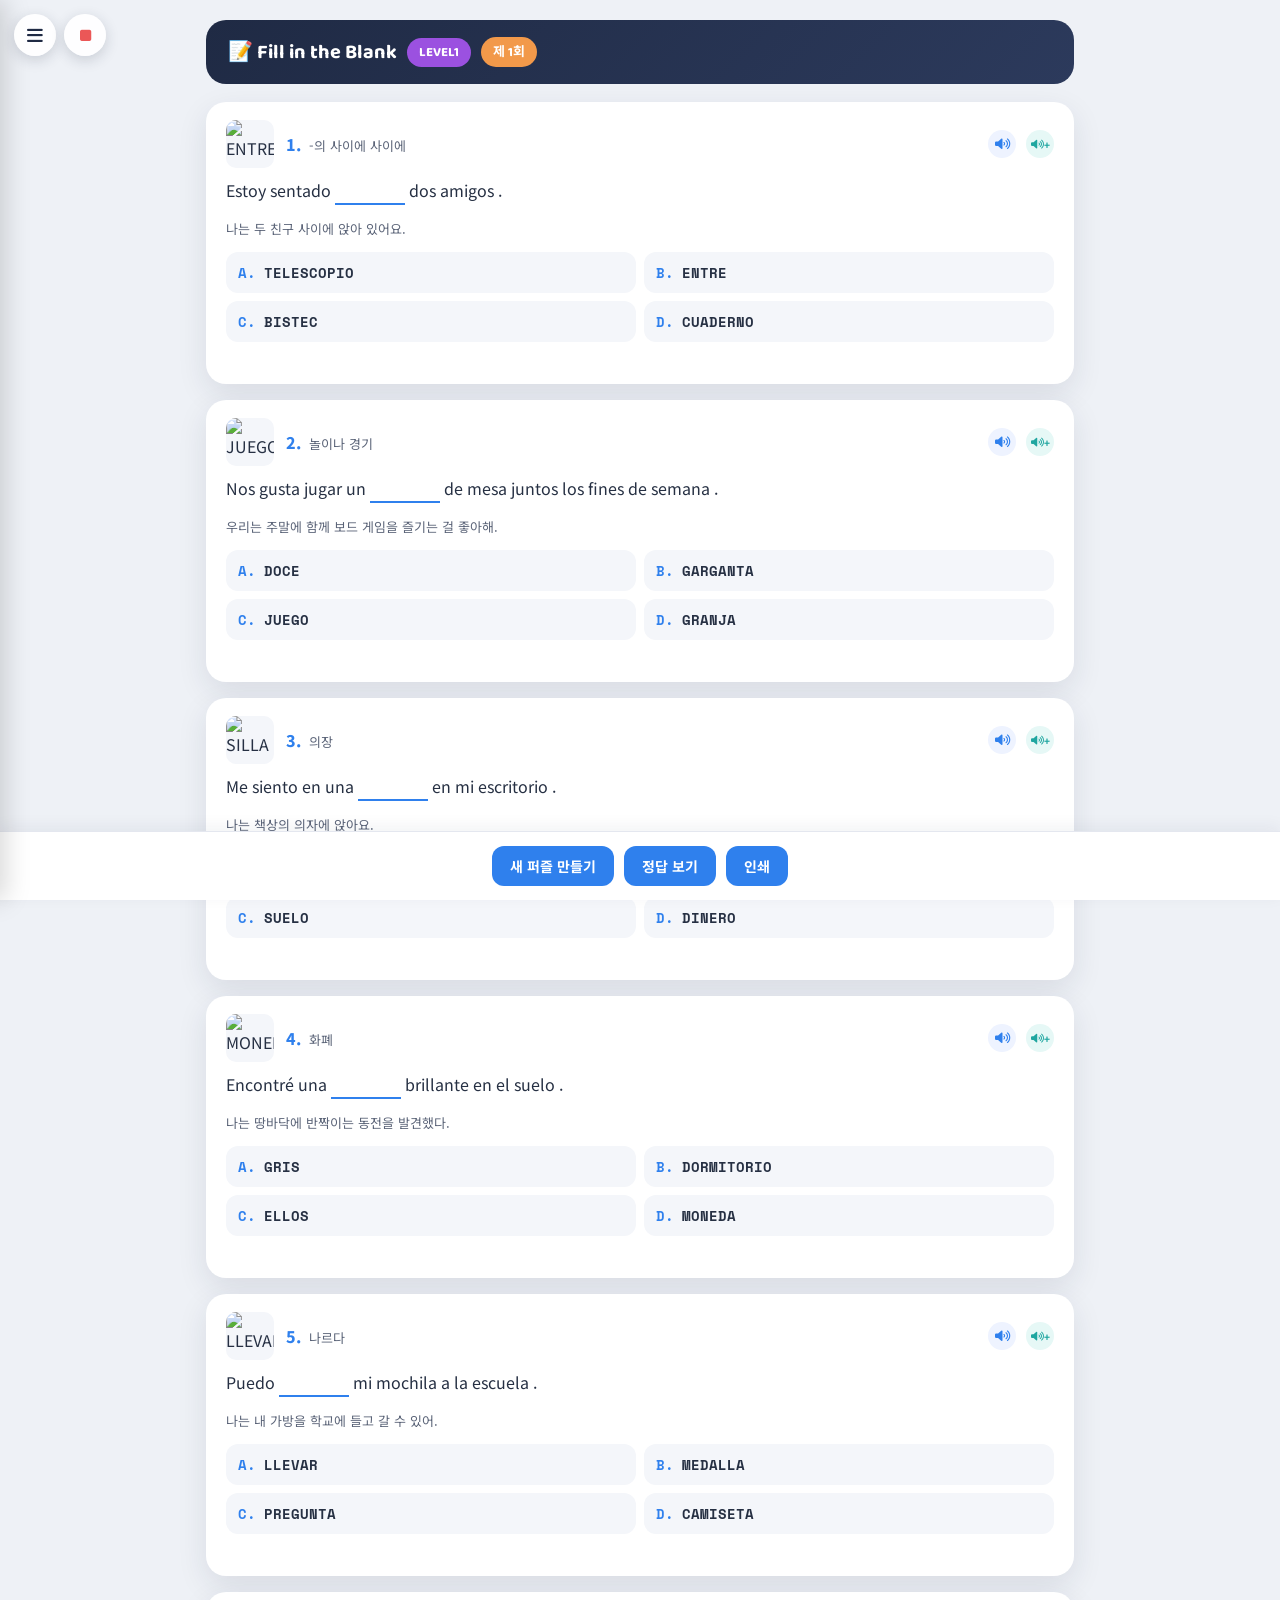
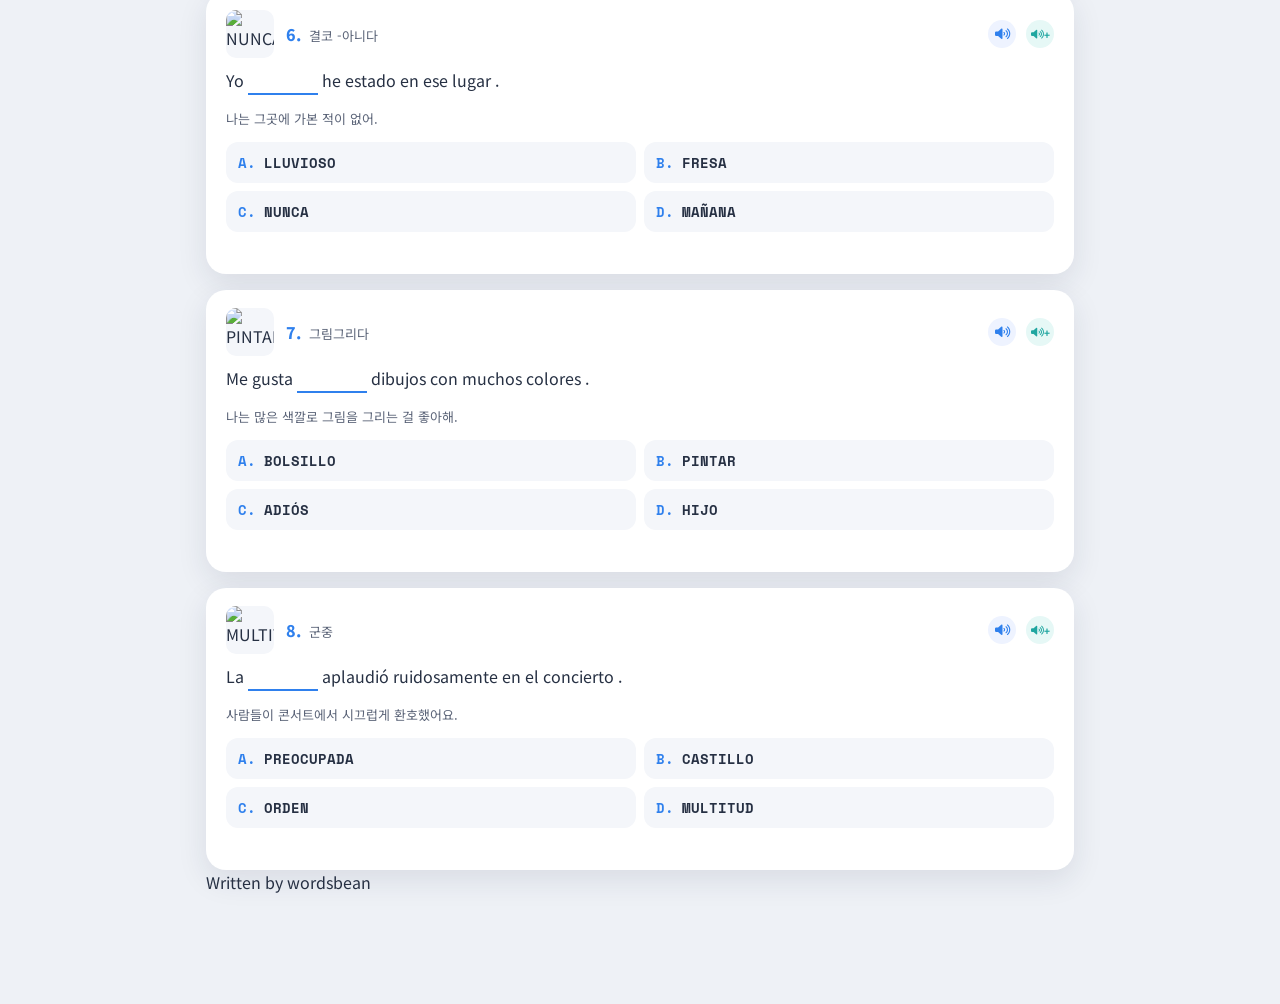
==== commit 036c34b1: "서비스워커(자동갱신) + 우클릭/개발자도구 차단 추가" ====
--- a/fillblank.html
+++ b/fillblank.html
@@ -327,6 +327,7 @@
             });
         });
     </script>
+    <script src="no-devtools.js"></script>
     <script src="nav.js"></script>
 </body>
 </html>
